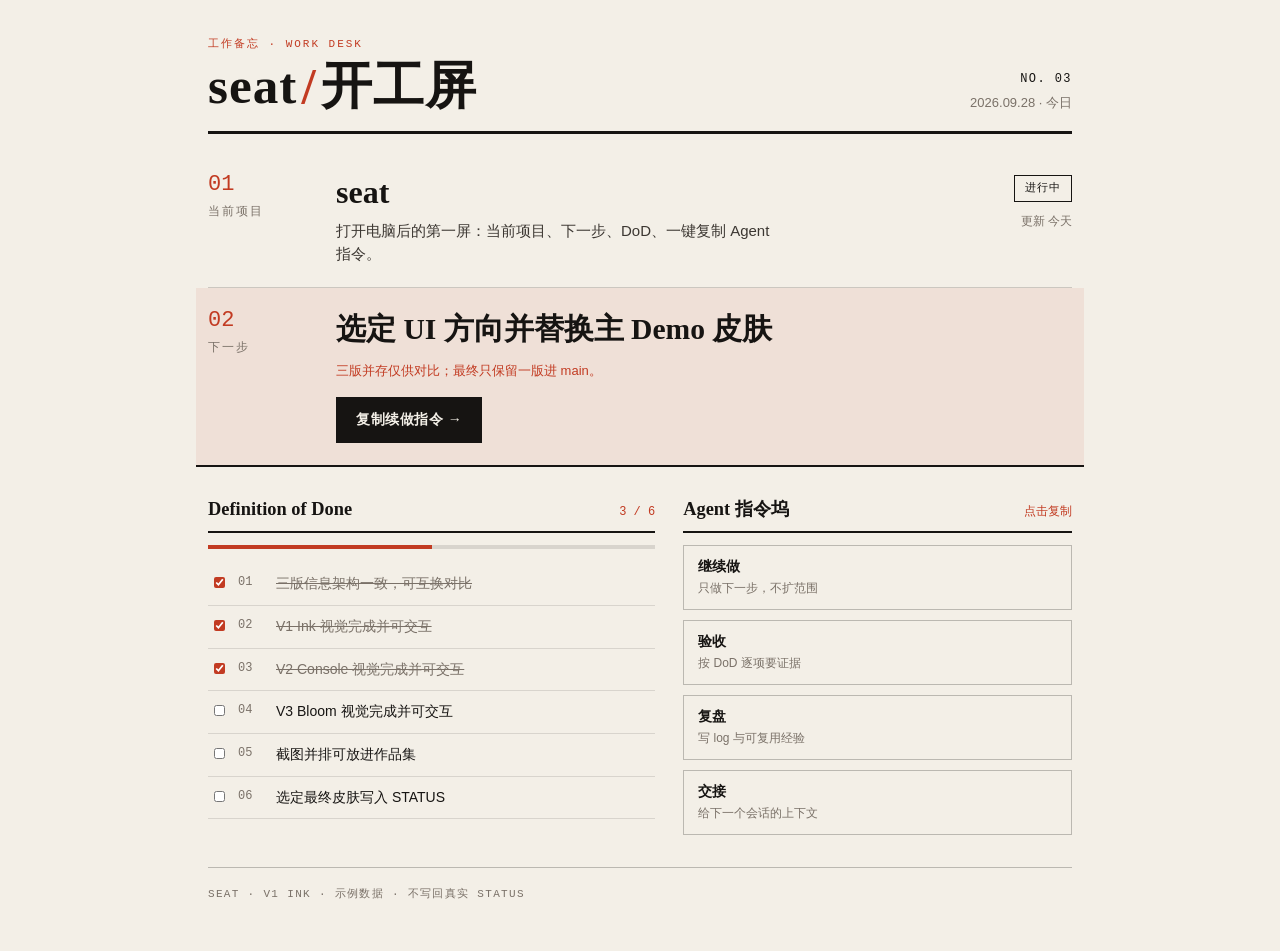
==== index.html @ 56f353de "feat: adopt V1 Ink skin as primary seat demo UI" ====
<!doctype html>
<html lang="zh-CN">
<head>
  <meta charset="UTF-8" />
  <meta name="viewport" content="width=device-width, initial-scale=1" />
  <title>seat · 开工屏</title>
  <link rel="stylesheet" href="./style.css" />
</head>
<body>
  <div class="page">
    <header class="masthead">
      <div class="mast-left">
        <p class="kicker">工作备忘 · Work Desk</p>
        <h1>seat<span class="slash">/</span>开工屏</h1>
      </div>
      <div class="mast-right">
        <p class="issue">NO. 03</p>
        <p class="date">2026.09.28 · 今日</p>
      </div>
    </header>
    <div class="rule heavy"></div>

    <section class="project-band">
      <div class="band-label">
        <span class="num">01</span>
        <span class="lab">当前项目</span>
      </div>
      <div class="band-body">
        <h2 id="slot-name">seat</h2>
        <p class="goal" id="slot-goal"></p>
      </div>
      <div class="band-side">
        <span class="stamp" id="slot-stage"></span>
        <p class="updated">更新 <span id="slot-updated"></span></p>
      </div>
    </section>

    <section class="next-band">
      <div class="band-label">
        <span class="num">02</span>
        <span class="lab">下一步</span>
      </div>
      <div class="band-body">
        <p class="next-text" id="slot-next"></p>
        <p class="risk" id="slot-risk" hidden></p>
        <button type="button" class="btn-ink" id="slot-copy-continue" data-copy="continue-main">复制续做指令 →</button>
      </div>
    </section>

    <div class="two-col">
      <section class="panel">
        <div class="panel-head">
          <h3>Definition of Done</h3>
          <p class="count" id="slot-count">0 / 0</p>
        </div>
        <div class="progress"><div class="bar" id="slot-fill"></div></div>
        <ul class="dod" id="slot-dod"></ul>
      </section>

      <section class="panel">
        <div class="panel-head">
          <h3>Agent 指令坞</h3>
          <p class="hint">点击复制</p>
        </div>
        <div class="prompts" id="slot-prompts"></div>
      </section>
    </div>

    <footer>
      <div class="rule"></div>
      <p>SEAT · V1 INK · 示例数据 · 不写回真实 STATUS</p>
    </footer>
  </div>
  <script src="./app.js"></script>
  <script>window.SEAT.init()</script>
</body>
</html>
---- style.css ----
/* V1 Ink — 编辑部 / 瑞士海报 */
:root {
  --paper: #f3efe7;
  --paper-2: #ebe5da;
  --ink: #161412;
  --ink-2: #3c3732;
  --muted: #7a7168;
  --line: #161412;
  --accent: #c23b22;
  --accent-soft: rgba(194, 59, 34, 0.08);
  --serif: "Songti SC", "Noto Serif SC", "Source Han Serif SC", "SimSun", Georgia, serif;
  --sans: "PingFang SC", "Microsoft YaHei", "Helvetica Neue", Arial, sans-serif;
  --mono: "Cascadia Code", "SF Mono", Consolas, monospace;
}

* { box-sizing: border-box; }
body {
  margin: 0;
  background: var(--paper);
  color: var(--ink);
  font-family: var(--sans);
  line-height: 1.55;
}
.page {
  max-width: 920px;
  margin: 0 auto;
  padding: 36px 28px 48px;
}
.masthead {
  display: flex;
  justify-content: space-between;
  align-items: flex-end;
  gap: 16px;
}
.kicker {
  margin: 0 0 6px;
  font-family: var(--mono);
  font-size: 11px;
  letter-spacing: 0.18em;
  text-transform: uppercase;
  color: var(--accent);
}
.masthead h1 {
  margin: 0;
  font-family: var(--serif);
  font-size: clamp(2.4rem, 5vw, 3.2rem);
  font-weight: 700;
  letter-spacing: 0.02em;
  line-height: 1.05;
}
.slash { color: var(--accent); padding: 0 4px; }
.mast-right { text-align: right; }
.issue {
  margin: 0;
  font-family: var(--mono);
  font-size: 12px;
  letter-spacing: 0.12em;
}
.date {
  margin: 4px 0 0;
  font-size: 13px;
  color: var(--muted);
}
.rule {
  height: 1px;
  background: var(--line);
  opacity: 0.25;
  margin: 18px 0;
}
.rule.heavy {
  height: 3px;
  opacity: 1;
  background: var(--ink);
  margin: 18px 0 22px;
}

.project-band,
.next-band {
  display: grid;
  grid-template-columns: 110px 1fr auto;
  gap: 18px;
  padding: 18px 0 22px;
  border-bottom: 1px solid rgba(22, 20, 18, 0.18);
}
.next-band {
  background: var(--accent-soft);
  margin: 0 -12px;
  padding: 22px 12px;
  border-bottom: 2px solid var(--ink);
}
.band-label { display: flex; flex-direction: column; gap: 6px; }
.num {
  font-family: var(--mono);
  font-size: 22px;
  color: var(--accent);
  line-height: 1;
}
.lab {
  font-size: 12px;
  letter-spacing: 0.16em;
  color: var(--muted);
}
.band-body h2 {
  margin: 0;
  font-family: var(--serif);
  font-size: 2rem;
  line-height: 1.15;
}
.goal {
  margin: 8px 0 0;
  color: var(--ink-2);
  font-size: 15px;
  max-width: 52ch;
}
.band-side { text-align: right; min-width: 100px; }
.stamp {
  display: inline-block;
  padding: 4px 10px;
  border: 1.5px solid var(--ink);
  font-family: var(--mono);
  font-size: 11px;
  letter-spacing: 0.08em;
}
.updated {
  margin: 10px 0 0;
  font-size: 12px;
  color: var(--muted);
}
.next-text {
  margin: 0;
  font-family: var(--serif);
  font-size: clamp(1.45rem, 3vw, 1.85rem);
  font-weight: 700;
  line-height: 1.3;
}
.risk {
  margin: 12px 0 0;
  font-size: 13px;
  color: var(--accent);
}
.btn-ink {
  margin-top: 16px;
  appearance: none;
  border: 2px solid var(--ink);
  background: var(--ink);
  color: var(--paper);
  padding: 12px 18px;
  font-family: var(--sans);
  font-size: 14px;
  font-weight: 600;
  letter-spacing: 0.04em;
  cursor: pointer;
}
.btn-ink:hover { background: var(--accent); border-color: var(--accent); }
.btn-ink.is-ok { background: #2f6b45; border-color: #2f6b45; }
.btn-ink.is-fail { background: var(--accent); border-color: var(--accent); }

.two-col {
  display: grid;
  grid-template-columns: 1.15fr 1fr;
  gap: 28px;
  margin-top: 28px;
}
.panel-head {
  display: flex;
  justify-content: space-between;
  align-items: baseline;
  border-bottom: 2px solid var(--ink);
  padding-bottom: 8px;
  margin-bottom: 12px;
}
.panel-head h3 {
  margin: 0;
  font-family: var(--serif);
  font-size: 1.15rem;
}
.count, .hint {
  margin: 0;
  font-family: var(--mono);
  font-size: 12px;
  color: var(--accent);
}
.progress {
  height: 4px;
  background: rgba(22, 20, 18, 0.12);
  margin-bottom: 14px;
}
.bar {
  height: 100%;
  width: 0;
  background: var(--accent);
  transition: width 0.25s ease;
}
.dod {
  list-style: none;
  margin: 0;
  padding: 0;
}
.dod-item {
  border-bottom: 1px solid rgba(22, 20, 18, 0.12);
}
.dod-item label {
  display: grid;
  grid-template-columns: 18px 28px 1fr;
  gap: 10px;
  align-items: start;
  padding: 10px 2px;
  cursor: pointer;
}
.dod-item input {
  margin-top: 3px;
  accent-color: var(--accent);
}
.dod-index {
  font-family: var(--mono);
  font-size: 12px;
  color: var(--muted);
}
.dod-label { font-size: 14px; }
.dod-item.is-done .dod-label {
  text-decoration: line-through;
  color: var(--muted);
}
.prompts {
  display: grid;
  gap: 10px;
}
.prompt-btn {
  display: grid;
  gap: 4px;
  text-align: left;
  padding: 12px 14px;
  border: 1px solid rgba(22, 20, 18, 0.25);
  background: transparent;
  cursor: pointer;
  font-family: var(--sans);
  color: var(--ink);
}
.prompt-btn:hover {
  border-color: var(--ink);
  background: var(--paper-2);
}
.prompt-btn strong { font-size: 14px; }
.prompt-btn span {
  font-size: 12px;
  color: var(--muted);
}
.prompt-btn.is-ok {
  border-color: #2f6b45;
  background: rgba(47, 107, 69, 0.08);
}
.prompt-btn.is-fail { border-color: var(--accent); }

footer {
  margin-top: 32px;
}
footer p {
  margin: 0;
  font-family: var(--mono);
  font-size: 11px;
  letter-spacing: 0.12em;
  color: var(--muted);
}

@media (max-width: 780px) {
  .project-band,
  .next-band {
    grid-template-columns: 1fr;
  }
  .band-side { text-align: left; }
  .two-col { grid-template-columns: 1fr; }
}
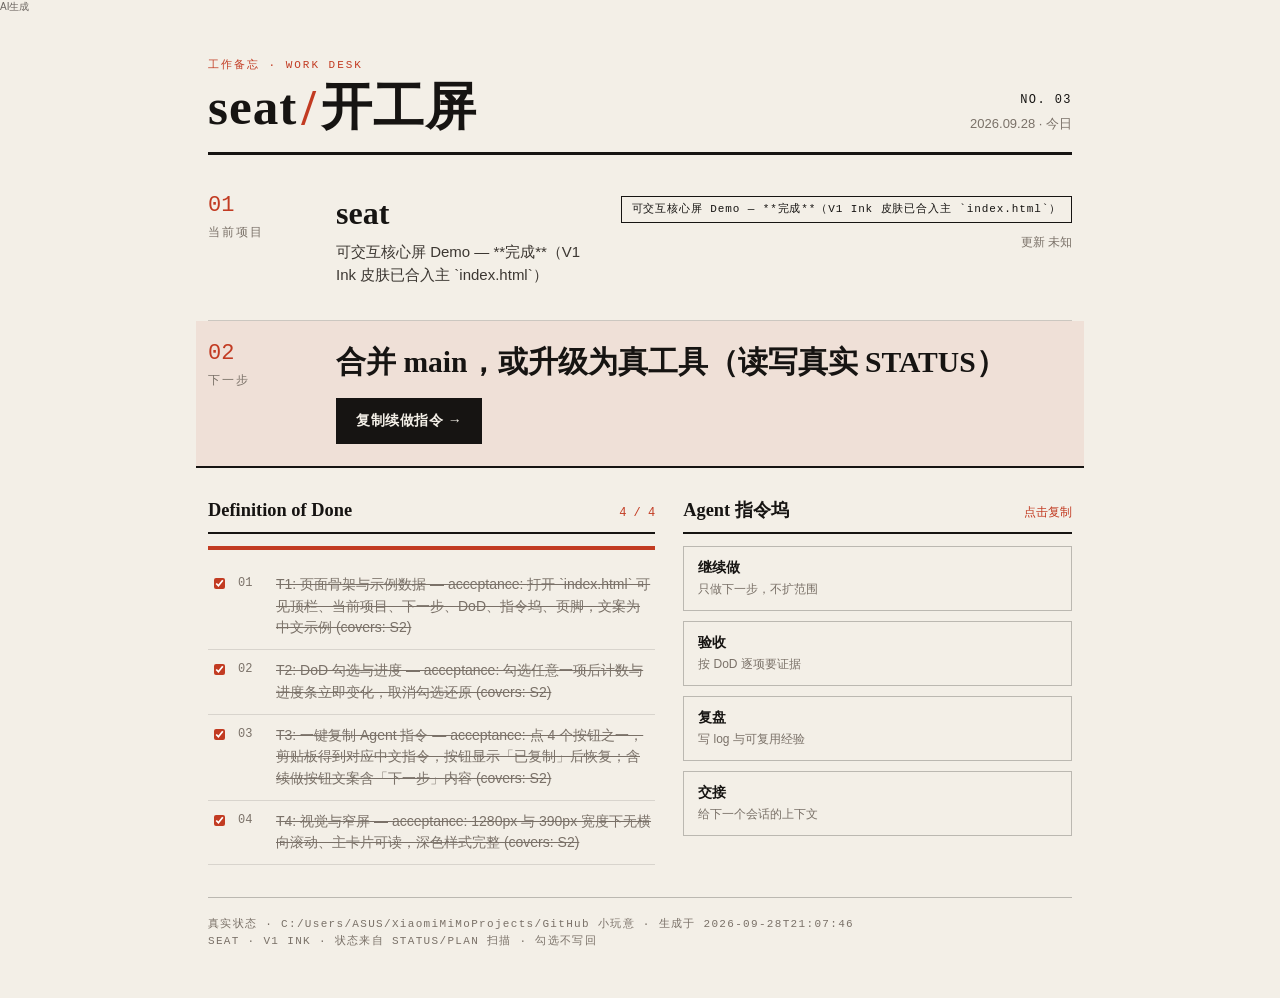
==== commit f2a0d847: "feat: load real workspace STATUS/PLAN into seat (P0)" ====
--- a/index.html
+++ b/index.html
@@ -1,3 +1,4 @@
+<!-- AI生成 -->
 <!doctype html>
 <html lang="zh-CN">
 <head>
@@ -7,6 +8,8 @@
   <link rel="stylesheet" href="./style.css" />
 </head>
 <body>
+<p data-aigc-mark="1" style="margin:0 0 8px;font-size:10px;line-height:1.3;color:#6b6560;font-weight:400;">AI生成</p>
+
   <div class="page">
     <header class="masthead">
       <div class="mast-left">
@@ -28,6 +31,7 @@
       <div class="band-body">
         <h2 id="slot-name">seat</h2>
         <p class="goal" id="slot-goal"></p>
+        <div class="proj-switch" id="slot-projects" hidden></div>
       </div>
       <div class="band-side">
         <span class="stamp" id="slot-stage"></span>
@@ -68,10 +72,12 @@
 
     <footer>
       <div class="rule"></div>
-      <p>SEAT · V1 INK · 示例数据 · 不写回真实 STATUS</p>
+      <p id="slot-source" hidden></p>
+      <p>SEAT · V1 INK · 状态来自 STATUS/PLAN 扫描 · 勾选不写回</p>
     </footer>
   </div>
+  <script src="./data/workspace.js"></script>
   <script src="./app.js"></script>
-  <script>window.SEAT.init()</script>
+  <script>window.SEAT.boot()</script>
 </body>
 </html>
--- a/style.css
+++ b/style.css
@@ -112,6 +112,27 @@
   font-size: 15px;
   max-width: 52ch;
 }
+.proj-switch {
+  display: flex;
+  flex-wrap: wrap;
+  gap: 8px;
+  margin-top: 12px;
+}
+.proj-chip {
+  appearance: none;
+  border: 1px solid rgba(22, 20, 18, 0.3);
+  background: transparent;
+  color: var(--ink-2);
+  padding: 6px 12px;
+  font-family: var(--mono);
+  font-size: 12px;
+  cursor: pointer;
+}
+.proj-chip.is-active {
+  background: var(--ink);
+  color: var(--paper);
+  border-color: var(--ink);
+}
 .band-side { text-align: right; min-width: 100px; }
 .stamp {
   display: inline-block;
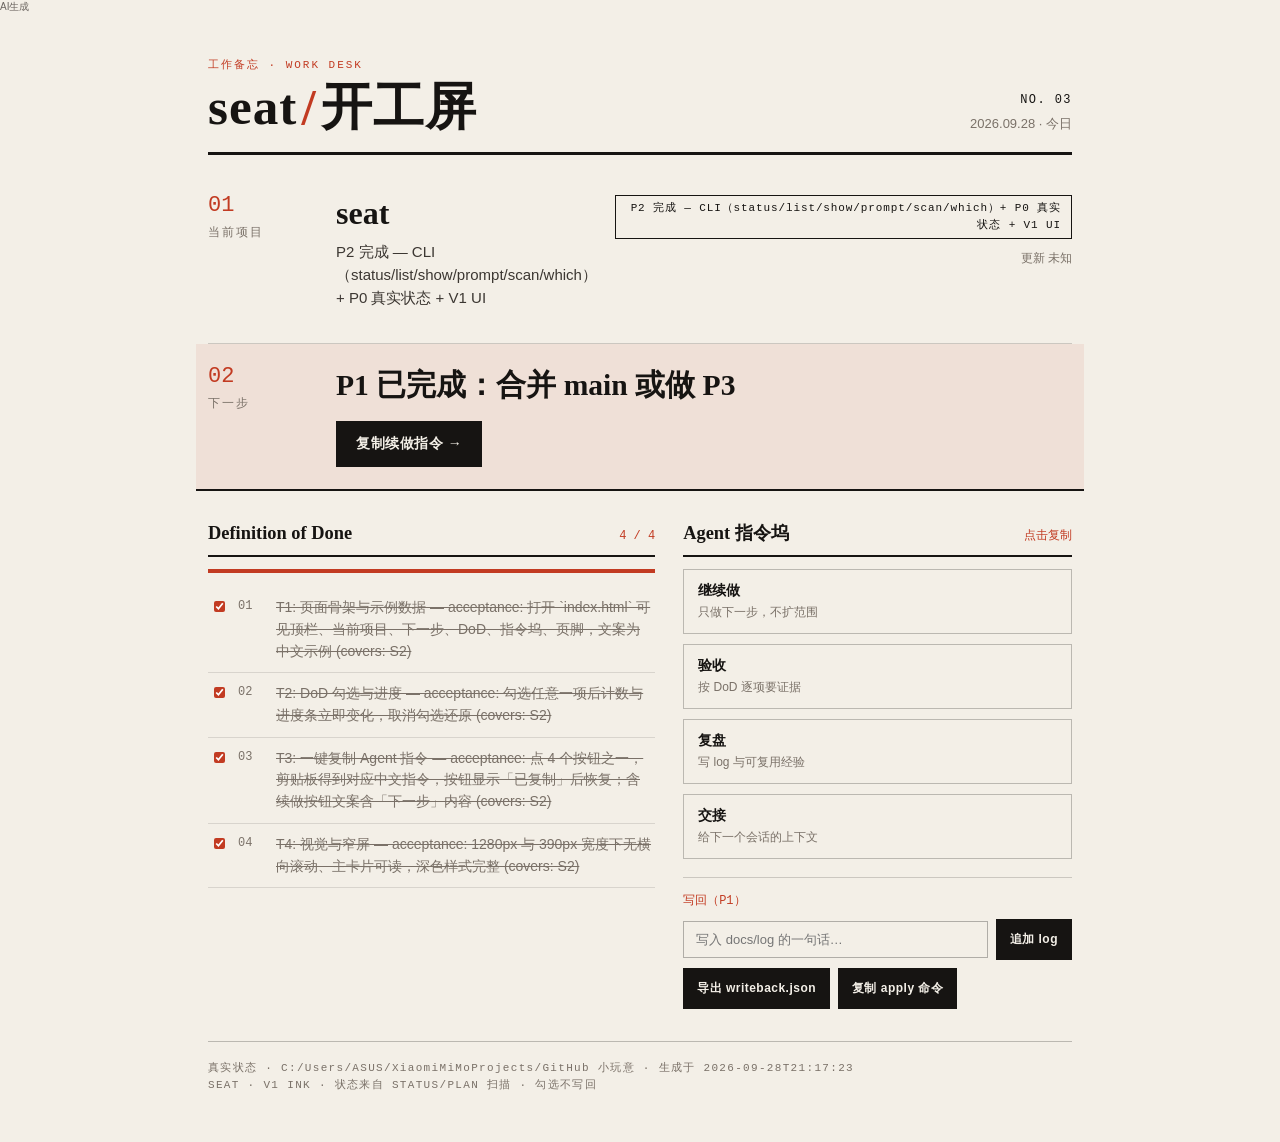
==== commit 79d12de8: "feat: P1 writeback to STATUS and docs/log (CLI + UI export)" ====
--- a/index.html
+++ b/index.html
@@ -67,6 +67,18 @@
           <p class="hint">点击复制</p>
         </div>
         <div class="prompts" id="slot-prompts"></div>
+        <div class="writeback">
+          <p class="hint">写回（P1）</p>
+          <div class="wb-row">
+            <input id="slot-wb-log" type="text" placeholder="写入 docs/log 的一句话…" />
+            <button type="button" class="btn-ink wb-btn" id="slot-wb-log-btn">追加 log</button>
+          </div>
+          <div class="wb-row">
+            <button type="button" class="btn-ink wb-btn" id="slot-wb-export">导出 writeback.json</button>
+            <button type="button" class="btn-ink wb-btn" id="slot-wb-copy">复制 apply 命令</button>
+          </div>
+          <p class="hint" id="slot-wb-msg" hidden></p>
+        </div>
       </section>
     </div>
 
--- a/style.css
+++ b/style.css
@@ -272,6 +272,38 @@
 }
 .prompt-btn.is-fail { border-color: var(--accent); }
 
+.writeback {
+  margin-top: 18px;
+  border-top: 1px solid rgba(22, 20, 18, 0.18);
+  padding-top: 14px;
+}
+.wb-row {
+  display: flex;
+  flex-wrap: wrap;
+  gap: 8px;
+  margin-top: 8px;
+  align-items: center;
+}
+.wb-row input {
+  flex: 1;
+  min-width: 180px;
+  border: 1px solid rgba(22, 20, 18, 0.3);
+  background: transparent;
+  color: var(--ink);
+  padding: 10px 12px;
+  font-family: var(--sans);
+  font-size: 13px;
+}
+.wb-btn {
+  margin-top: 0 !important;
+  padding: 10px 12px;
+  font-size: 12px;
+}
+#slot-wb-msg {
+  margin: 10px 0 0;
+  color: var(--accent);
+}
+
 footer {
   margin-top: 32px;
 }
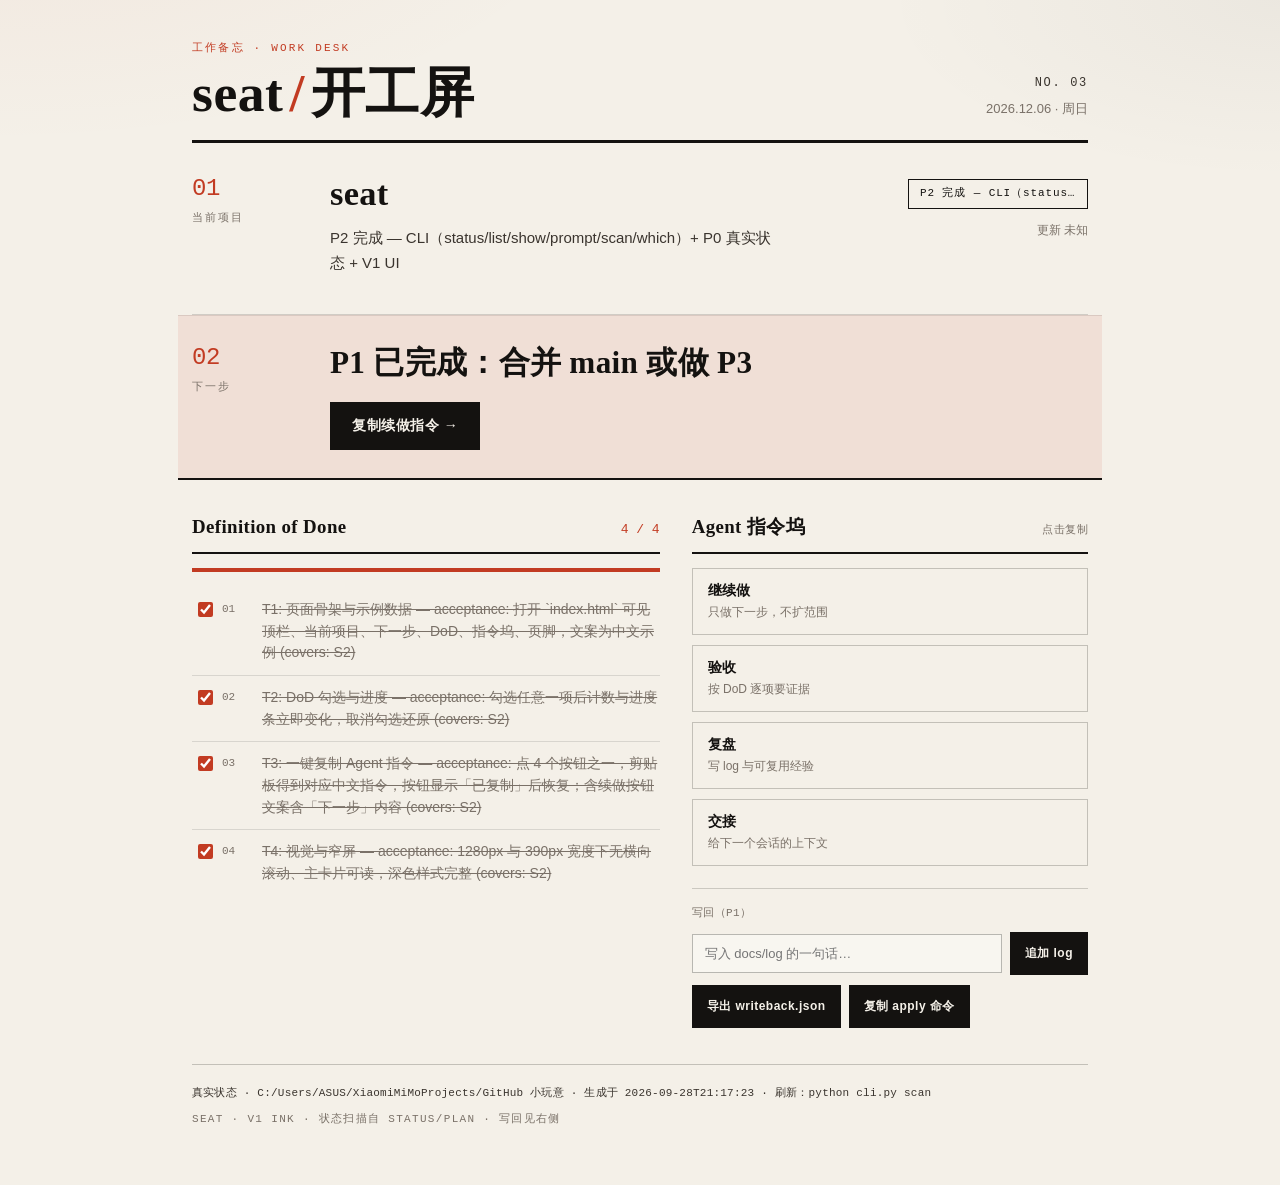
==== commit 823db034: "polish: V1 typography, empty states, 390px stamp overflow (P3)" ====
--- a/index.html
+++ b/index.html
@@ -1,4 +1,3 @@
-<!-- AI生成 -->
 <!doctype html>
 <html lang="zh-CN">
 <head>
@@ -8,8 +7,6 @@
   <link rel="stylesheet" href="./style.css" />
 </head>
 <body>
-<p data-aigc-mark="1" style="margin:0 0 8px;font-size:10px;line-height:1.3;color:#6b6560;font-weight:400;">AI生成</p>
-
   <div class="page">
     <header class="masthead">
       <div class="mast-left">
@@ -18,7 +15,7 @@
       </div>
       <div class="mast-right">
         <p class="issue">NO. 03</p>
-        <p class="date">2026.09.28 · 今日</p>
+        <p class="date" id="slot-date">—</p>
       </div>
     </header>
     <div class="rule heavy"></div>
@@ -84,8 +81,8 @@
 
     <footer>
       <div class="rule"></div>
-      <p id="slot-source" hidden></p>
-      <p>SEAT · V1 INK · 状态来自 STATUS/PLAN 扫描 · 勾选不写回</p>
+      <p id="slot-source" class="source-line" hidden></p>
+      <p>SEAT · V1 INK · 状态扫描自 STATUS/PLAN · 写回见右侧</p>
     </footer>
   </div>
   <script src="./data/workspace.js"></script>
--- a/style.css
+++ b/style.css
@@ -1,126 +1,241 @@
-/* V1 Ink — 编辑部 / 瑞士海报 */
+/* V1 Ink — 编辑部 / 瑞士海报 · P3 polish */
 :root {
-  --paper: #f3efe7;
-  --paper-2: #ebe5da;
-  --ink: #161412;
-  --ink-2: #3c3732;
+  --paper: #f4f0e8;
+  --paper-2: #eae4d8;
+  --paper-3: #e2dacc;
+  --ink: #141210;
+  --ink-2: #3a342e;
   --muted: #7a7168;
-  --line: #161412;
+  --line: #141210;
   --accent: #c23b22;
-  --accent-soft: rgba(194, 59, 34, 0.08);
-  --serif: "Songti SC", "Noto Serif SC", "Source Han Serif SC", "SimSun", Georgia, serif;
-  --sans: "PingFang SC", "Microsoft YaHei", "Helvetica Neue", Arial, sans-serif;
-  --mono: "Cascadia Code", "SF Mono", Consolas, monospace;
+  --accent-ink: #a32f1a;
+  --accent-soft: rgba(194, 59, 34, 0.09);
+  --good: #2f6b45;
+  --serif: "Source Han Serif SC", "Noto Serif SC", "Songti SC", "STSong", "SimSun", Georgia, serif;
+  --sans: "PingFang SC", "Microsoft YaHei", "Segoe UI", "Helvetica Neue", Arial, sans-serif;
+  --mono: "Cascadia Code", "SF Mono", "Consolas", "Roboto Mono", monospace;
 }
 
 * { box-sizing: border-box; }
+
+html { -webkit-text-size-adjust: 100%; }
+
 body {
   margin: 0;
-  background: var(--paper);
+  background:
+    radial-gradient(1100px 480px at 0% -10%, rgba(194, 59, 34, 0.05), transparent 55%),
+    radial-gradient(800px 360px at 100% 0%, rgba(22, 20, 18, 0.04), transparent 50%),
+    var(--paper);
   color: var(--ink);
   font-family: var(--sans);
-  line-height: 1.55;
-}
+  line-height: 1.6;
+  font-size: 15px;
+}
+
+::selection {
+  background: rgba(194, 59, 34, 0.18);
+}
+
 .page {
-  max-width: 920px;
+  max-width: 960px;
   margin: 0 auto;
-  padding: 36px 28px 48px;
-}
+  padding: 40px 32px 56px;
+}
+
+/* masthead */
 .masthead {
   display: flex;
   justify-content: space-between;
   align-items: flex-end;
-  gap: 16px;
+  gap: 20px;
 }
 .kicker {
-  margin: 0 0 6px;
-  font-family: var(--mono);
-  font-size: 11px;
-  letter-spacing: 0.18em;
+  margin: 0 0 8px;
+  font-family: var(--mono);
+  font-size: 11px;
+  letter-spacing: 0.2em;
   text-transform: uppercase;
   color: var(--accent);
 }
 .masthead h1 {
   margin: 0;
   font-family: var(--serif);
-  font-size: clamp(2.4rem, 5vw, 3.2rem);
+  font-size: clamp(2.55rem, 5.2vw, 3.35rem);
   font-weight: 700;
-  letter-spacing: 0.02em;
-  line-height: 1.05;
-}
-.slash { color: var(--accent); padding: 0 4px; }
+  letter-spacing: 0.01em;
+  line-height: 1.02;
+  font-feature-settings: "kern" 1;
+}
+.slash {
+  color: var(--accent);
+  padding: 0 6px;
+  font-weight: 600;
+}
 .mast-right { text-align: right; }
 .issue {
   margin: 0;
   font-family: var(--mono);
   font-size: 12px;
-  letter-spacing: 0.12em;
+  letter-spacing: 0.14em;
+  color: var(--ink-2);
 }
 .date {
-  margin: 4px 0 0;
+  margin: 6px 0 0;
   font-size: 13px;
   color: var(--muted);
+  font-variant-numeric: tabular-nums;
 }
 .rule {
   height: 1px;
   background: var(--line);
-  opacity: 0.25;
-  margin: 18px 0;
+  opacity: 0.22;
+  margin: 20px 0;
 }
 .rule.heavy {
   height: 3px;
   opacity: 1;
   background: var(--ink);
-  margin: 18px 0 22px;
-}
-
+  margin: 20px 0 8px;
+}
+
+/* bands */
 .project-band,
 .next-band {
   display: grid;
-  grid-template-columns: 110px 1fr auto;
-  gap: 18px;
-  padding: 18px 0 22px;
-  border-bottom: 1px solid rgba(22, 20, 18, 0.18);
+  grid-template-columns: 118px minmax(0, 1fr) auto;
+  gap: 20px;
+  padding: 22px 0 24px;
+  border-bottom: 1px solid rgba(20, 18, 16, 0.16);
 }
 .next-band {
   background: var(--accent-soft);
-  margin: 0 -12px;
-  padding: 22px 12px;
+  margin: 0 -14px;
+  padding: 26px 14px 28px;
   border-bottom: 2px solid var(--ink);
-}
-.band-label { display: flex; flex-direction: column; gap: 6px; }
+  border-top: 1px solid rgba(20, 18, 16, 0.1);
+}
+.band-label {
+  display: flex;
+  flex-direction: column;
+  gap: 8px;
+  padding-top: 4px;
+}
 .num {
   font-family: var(--mono);
-  font-size: 22px;
+  font-size: 24px;
   color: var(--accent);
   line-height: 1;
+  letter-spacing: -0.02em;
 }
 .lab {
-  font-size: 12px;
-  letter-spacing: 0.16em;
-  color: var(--muted);
-}
+  font-size: 11px;
+  letter-spacing: 0.18em;
+  color: var(--muted);
+}
+.band-body { min-width: 0; }
 .band-body h2 {
   margin: 0;
   font-family: var(--serif);
-  font-size: 2rem;
-  line-height: 1.15;
+  font-size: clamp(1.75rem, 3vw, 2.15rem);
+  line-height: 1.2;
+  letter-spacing: 0.01em;
 }
 .goal {
-  margin: 8px 0 0;
+  margin: 10px 0 0;
   color: var(--ink-2);
   font-size: 15px;
-  max-width: 52ch;
-}
+  max-width: 54ch;
+  line-height: 1.7;
+}
+.band-side {
+  text-align: right;
+  min-width: 112px;
+  padding-top: 6px;
+}
+.stamp {
+  display: inline-block;
+  padding: 5px 11px;
+  border: 1.5px solid var(--ink);
+  font-family: var(--mono);
+  font-size: 11px;
+  letter-spacing: 0.08em;
+  background: var(--paper);
+  max-width: 180px;
+  white-space: nowrap;
+  overflow: hidden;
+  text-overflow: ellipsis;
+  vertical-align: top;
+}
+.updated {
+  margin: 12px 0 0;
+  font-size: 12px;
+  color: var(--muted);
+}
+.next-text {
+  margin: 0;
+  font-family: var(--serif);
+  font-size: clamp(1.55rem, 3.1vw, 1.95rem);
+  font-weight: 700;
+  line-height: 1.35;
+  letter-spacing: 0.01em;
+  max-width: 28ch;
+}
+.next-text.is-empty {
+  color: var(--muted);
+  font-weight: 600;
+  font-size: 1.25rem;
+  max-width: 36ch;
+}
+.risk {
+  margin: 14px 0 0;
+  font-size: 13px;
+  color: var(--accent-ink);
+  line-height: 1.55;
+}
+
+/* buttons */
+.btn-ink {
+  margin-top: 18px;
+  appearance: none;
+  border: 2px solid var(--ink);
+  background: var(--ink);
+  color: var(--paper);
+  padding: 13px 20px;
+  font-family: var(--sans);
+  font-size: 14px;
+  font-weight: 650;
+  letter-spacing: 0.04em;
+  cursor: pointer;
+  transition: background 0.15s ease, border-color 0.15s ease, transform 0.12s ease;
+}
+.btn-ink:hover {
+  background: var(--accent);
+  border-color: var(--accent);
+  transform: translateY(-1px);
+}
+.btn-ink:focus-visible {
+  outline: 2px solid var(--accent);
+  outline-offset: 3px;
+}
+.btn-ink.is-ok {
+  background: var(--good);
+  border-color: var(--good);
+}
+.btn-ink.is-fail {
+  background: var(--accent);
+  border-color: var(--accent);
+}
+
+/* project switcher */
 .proj-switch {
   display: flex;
   flex-wrap: wrap;
   gap: 8px;
-  margin-top: 12px;
+  margin-top: 14px;
 }
 .proj-chip {
   appearance: none;
-  border: 1px solid rgba(22, 20, 18, 0.3);
+  border: 1px solid rgba(20, 18, 16, 0.28);
   background: transparent;
   color: var(--ink-2);
   padding: 6px 12px;
@@ -128,120 +243,115 @@
   font-size: 12px;
   cursor: pointer;
 }
+.proj-chip:hover { border-color: var(--ink); }
 .proj-chip.is-active {
   background: var(--ink);
   color: var(--paper);
   border-color: var(--ink);
 }
-.band-side { text-align: right; min-width: 100px; }
-.stamp {
-  display: inline-block;
-  padding: 4px 10px;
-  border: 1.5px solid var(--ink);
-  font-family: var(--mono);
-  font-size: 11px;
-  letter-spacing: 0.08em;
-}
-.updated {
-  margin: 10px 0 0;
-  font-size: 12px;
-  color: var(--muted);
-}
-.next-text {
-  margin: 0;
-  font-family: var(--serif);
-  font-size: clamp(1.45rem, 3vw, 1.85rem);
-  font-weight: 700;
-  line-height: 1.3;
-}
-.risk {
-  margin: 12px 0 0;
-  font-size: 13px;
-  color: var(--accent);
-}
-.btn-ink {
-  margin-top: 16px;
-  appearance: none;
-  border: 2px solid var(--ink);
-  background: var(--ink);
-  color: var(--paper);
-  padding: 12px 18px;
-  font-family: var(--sans);
-  font-size: 14px;
-  font-weight: 600;
-  letter-spacing: 0.04em;
-  cursor: pointer;
-}
-.btn-ink:hover { background: var(--accent); border-color: var(--accent); }
-.btn-ink.is-ok { background: #2f6b45; border-color: #2f6b45; }
-.btn-ink.is-fail { background: var(--accent); border-color: var(--accent); }
-
+
+/* two columns */
 .two-col {
   display: grid;
-  grid-template-columns: 1.15fr 1fr;
-  gap: 28px;
-  margin-top: 28px;
+  grid-template-columns: 1.18fr 1fr;
+  gap: 32px;
+  margin-top: 32px;
+  align-items: start;
+}
+.panel {
+  min-width: 0;
 }
 .panel-head {
   display: flex;
   justify-content: space-between;
   align-items: baseline;
   border-bottom: 2px solid var(--ink);
-  padding-bottom: 8px;
-  margin-bottom: 12px;
+  padding-bottom: 10px;
+  margin-bottom: 14px;
+  gap: 12px;
 }
 .panel-head h3 {
   margin: 0;
   font-family: var(--serif);
-  font-size: 1.15rem;
-}
-.count, .hint {
-  margin: 0;
-  font-family: var(--mono);
-  font-size: 12px;
+  font-size: 1.18rem;
+  letter-spacing: 0.02em;
+}
+.count {
+  margin: 0;
+  font-family: var(--mono);
+  font-size: 13px;
   color: var(--accent);
+  font-variant-numeric: tabular-nums;
+}
+.hint {
+  margin: 0;
+  font-family: var(--mono);
+  font-size: 11px;
+  color: var(--muted);
+  letter-spacing: 0.04em;
 }
 .progress {
   height: 4px;
-  background: rgba(22, 20, 18, 0.12);
-  margin-bottom: 14px;
+  background: rgba(20, 18, 16, 0.12);
+  margin-bottom: 16px;
 }
 .bar {
   height: 100%;
   width: 0;
   background: var(--accent);
-  transition: width 0.25s ease;
-}
+  transition: width 0.28s ease;
+}
+
+/* DoD */
 .dod {
   list-style: none;
   margin: 0;
   padding: 0;
 }
 .dod-item {
-  border-bottom: 1px solid rgba(22, 20, 18, 0.12);
-}
+  border-bottom: 1px solid rgba(20, 18, 16, 0.12);
+}
+.dod-item:last-child { border-bottom: none; }
 .dod-item label {
   display: grid;
-  grid-template-columns: 18px 28px 1fr;
+  grid-template-columns: 18px 30px minmax(0, 1fr);
   gap: 10px;
   align-items: start;
-  padding: 10px 2px;
+  padding: 11px 2px;
   cursor: pointer;
-}
+  transition: background 0.12s ease;
+}
+.dod-item label:hover { background: rgba(20, 18, 16, 0.03); }
 .dod-item input {
   margin-top: 3px;
   accent-color: var(--accent);
+  width: 15px;
+  height: 15px;
 }
 .dod-index {
   font-family: var(--mono);
-  font-size: 12px;
-  color: var(--muted);
-}
-.dod-label { font-size: 14px; }
+  font-size: 11px;
+  color: var(--muted);
+  padding-top: 2px;
+}
+.dod-label {
+  font-size: 14px;
+  line-height: 1.55;
+}
 .dod-item.is-done .dod-label {
   text-decoration: line-through;
-  color: var(--muted);
-}
+  text-decoration-thickness: 1px;
+  color: var(--muted);
+}
+.dod-empty {
+  padding: 18px 4px;
+  color: var(--muted);
+  font-size: 13px;
+  border: 1px dashed rgba(20, 18, 16, 0.2);
+  text-align: center;
+}
+
+/* prompts */
 .prompts {
   display: grid;
   gap: 10px;
@@ -250,62 +360,99 @@
   display: grid;
   gap: 4px;
   text-align: left;
-  padding: 12px 14px;
-  border: 1px solid rgba(22, 20, 18, 0.25);
+  padding: 13px 15px;
+  border: 1px solid rgba(20, 18, 16, 0.22);
   background: transparent;
   cursor: pointer;
   font-family: var(--sans);
   color: var(--ink);
+  transition: border-color 0.12s ease, background 0.12s ease;
 }
 .prompt-btn:hover {
   border-color: var(--ink);
   background: var(--paper-2);
 }
-.prompt-btn strong { font-size: 14px; }
+.prompt-btn strong { font-size: 14px; font-weight: 650; }
 .prompt-btn span {
   font-size: 12px;
   color: var(--muted);
 }
 .prompt-btn.is-ok {
-  border-color: #2f6b45;
+  border-color: var(--good);
   background: rgba(47, 107, 69, 0.08);
 }
-.prompt-btn.is-fail { border-color: var(--accent); }
-
+.prompt-btn.is-fail {
+  border-color: var(--accent);
+  background: var(--accent-soft);
+}
+
+/* writeback */
 .writeback {
-  margin-top: 18px;
-  border-top: 1px solid rgba(22, 20, 18, 0.18);
-  padding-top: 14px;
+  margin-top: 22px;
+  border-top: 1px solid rgba(20, 18, 16, 0.18);
+  padding-top: 16px;
 }
 .wb-row {
   display: flex;
   flex-wrap: wrap;
   gap: 8px;
-  margin-top: 8px;
+  margin-top: 10px;
   align-items: center;
 }
 .wb-row input {
   flex: 1;
   min-width: 180px;
-  border: 1px solid rgba(22, 20, 18, 0.3);
-  background: transparent;
+  border: 1px solid rgba(20, 18, 16, 0.28);
+  background: rgba(255, 255, 255, 0.35);
   color: var(--ink);
-  padding: 10px 12px;
+  padding: 11px 12px;
   font-family: var(--sans);
   font-size: 13px;
 }
+.wb-row input:focus {
+  outline: 2px solid var(--accent);
+  outline-offset: 1px;
+}
 .wb-btn {
   margin-top: 0 !important;
-  padding: 10px 12px;
+  padding: 11px 13px;
   font-size: 12px;
+  font-weight: 600;
 }
 #slot-wb-msg {
+  margin: 12px 0 0;
+  color: var(--accent-ink);
+  font-family: var(--mono);
+  font-size: 11px;
+  line-height: 1.5;
+}
+
+/* empty / banner */
+.empty-title {
+  margin: 8px 0 0;
+  font-family: var(--serif);
+  font-size: 1.5rem;
+}
+.empty-body {
   margin: 10px 0 0;
-  color: var(--accent);
-}
-
+  color: var(--muted);
+  max-width: 40ch;
+  line-height: 1.7;
+}
+.source-line {
+  margin: 0 0 8px;
+  font-family: var(--mono);
+  font-size: 11px;
+  color: var(--ink-2);
+  letter-spacing: 0.02em;
+}
+.source-line.is-sample {
+  color: var(--accent-ink);
+}
+
+/* footer */
 footer {
-  margin-top: 32px;
+  margin-top: 36px;
 }
 footer p {
   margin: 0;
@@ -315,11 +462,30 @@
   color: var(--muted);
 }
 
-@media (max-width: 780px) {
+@media (max-width: 820px) {
+  .page { padding: 28px 18px 40px; }
   .project-band,
   .next-band {
     grid-template-columns: 1fr;
+    gap: 12px;
   }
   .band-side { text-align: left; }
-  .two-col { grid-template-columns: 1fr; }
-}
+  .two-col {
+    grid-template-columns: 1fr;
+    gap: 28px;
+    margin-top: 28px;
+  }
+  .next-text { max-width: none; }
+  .stamp {
+    max-width: min(100%, 240px);
+  }
+}
+
+@media (max-width: 420px) {
+  .masthead {
+    flex-direction: column;
+    align-items: flex-start;
+  }
+  .mast-right { text-align: left; }
+  .wb-row { flex-direction: column; align-items: stretch; }
+}
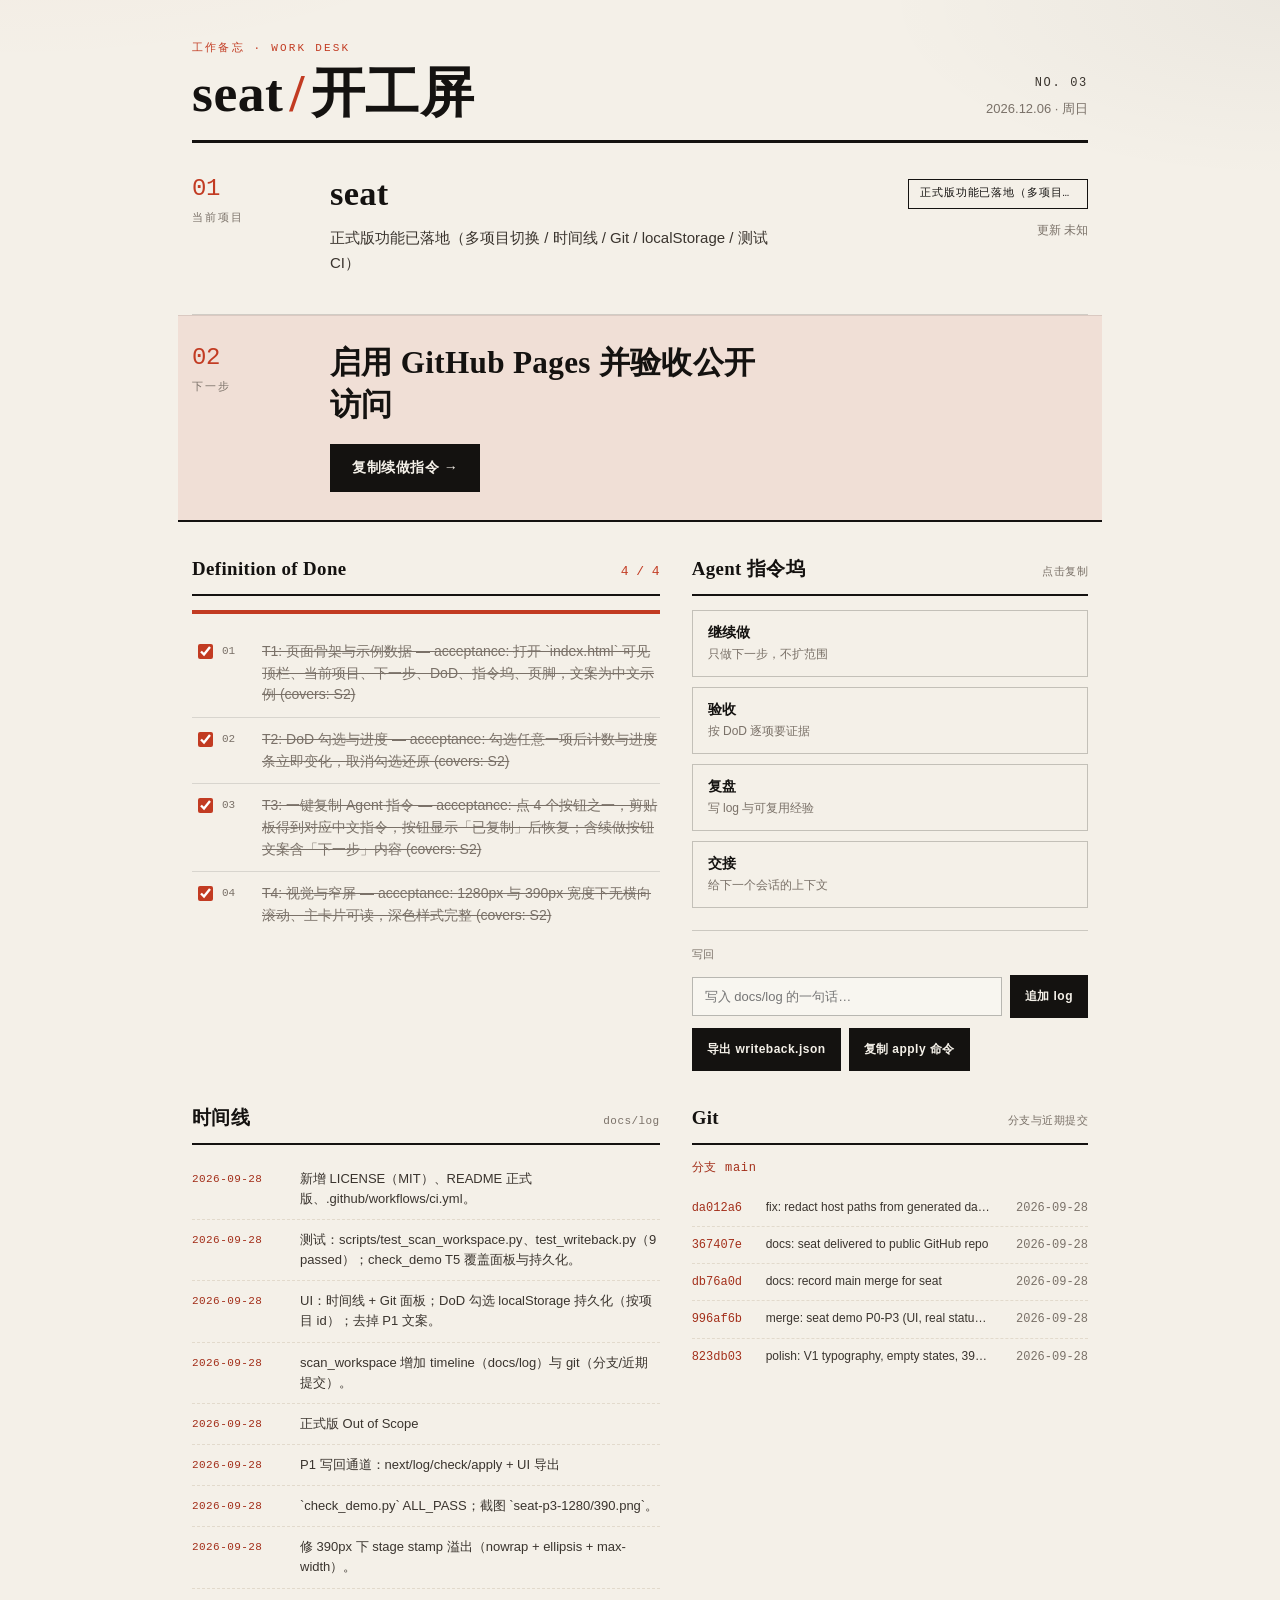
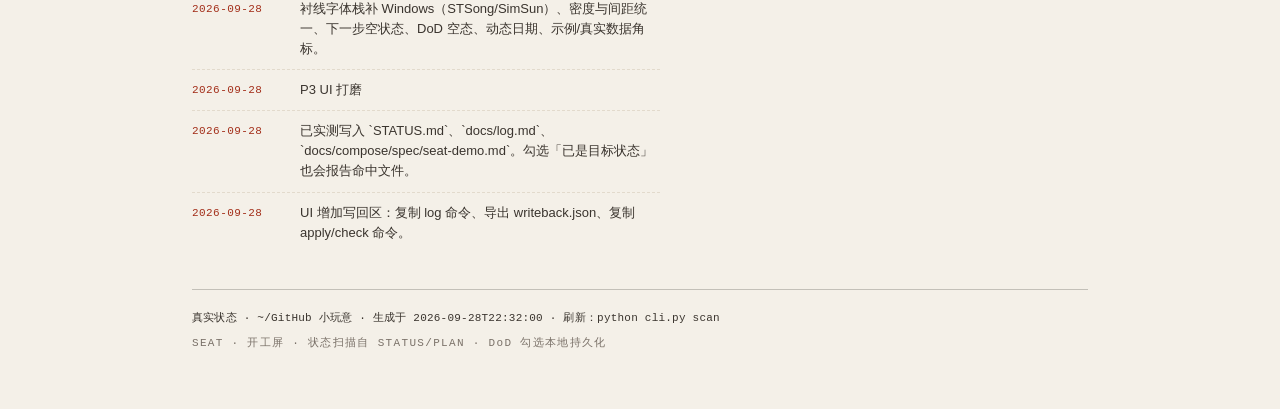
==== commit ed099084: "feat: formalize seat with timeline, git, localStorage, tests, docs" ====
--- a/index.html
+++ b/index.html
@@ -65,7 +65,7 @@
         </div>
         <div class="prompts" id="slot-prompts"></div>
         <div class="writeback">
-          <p class="hint">写回（P1）</p>
+          <p class="hint">写回</p>
           <div class="wb-row">
             <input id="slot-wb-log" type="text" placeholder="写入 docs/log 的一句话…" />
             <button type="button" class="btn-ink wb-btn" id="slot-wb-log-btn">追加 log</button>
@@ -79,10 +79,28 @@
       </section>
     </div>
 
+    <div class="two-col">
+      <section class="panel">
+        <div class="panel-head">
+          <h3>时间线</h3>
+          <p class="hint">docs/log</p>
+        </div>
+        <ul class="timeline" id="slot-timeline"></ul>
+      </section>
+
+      <section class="panel">
+        <div class="panel-head">
+          <h3>Git</h3>
+          <p class="hint">分支与近期提交</p>
+        </div>
+        <div class="git" id="slot-git"></div>
+      </section>
+    </div>
+
     <footer>
       <div class="rule"></div>
       <p id="slot-source" class="source-line" hidden></p>
-      <p>SEAT · V1 INK · 状态扫描自 STATUS/PLAN · 写回见右侧</p>
+      <p>SEAT · 开工屏 · 状态扫描自 STATUS/PLAN · DoD 勾选本地持久化</p>
     </footer>
   </div>
   <script src="./data/workspace.js"></script>
--- a/style.css
+++ b/style.css
@@ -448,6 +448,76 @@
 }
 .source-line.is-sample {
   color: var(--accent-ink);
+}
+
+/* timeline + git (formal) */
+.timeline {
+  list-style: none;
+  margin: 0;
+  padding: 0;
+}
+.tl-item {
+  display: grid;
+  grid-template-columns: 96px 1fr;
+  gap: 12px;
+  padding: 10px 0;
+  border-bottom: 1px dashed var(--paper-3);
+}
+.tl-item:last-child { border-bottom: 0; }
+.tl-date {
+  font-family: var(--mono);
+  font-size: 11px;
+  color: var(--accent-ink);
+  letter-spacing: 0.04em;
+  padding-top: 2px;
+}
+.tl-text {
+  font-size: 13px;
+  line-height: 1.55;
+  color: var(--ink-2);
+}
+.tl-empty,
+.git-empty {
+  margin: 0;
+  color: var(--muted);
+  font-size: 13px;
+}
+.git-branch {
+  margin: 0 0 12px;
+  font-family: var(--mono);
+  font-size: 12px;
+  letter-spacing: 0.06em;
+  color: var(--accent-ink);
+}
+.git-log {
+  list-style: none;
+  margin: 0;
+  padding: 0;
+}
+.git-log li {
+  display: grid;
+  grid-template-columns: 64px 1fr 88px;
+  gap: 10px;
+  align-items: baseline;
+  padding: 8px 0;
+  border-bottom: 1px dashed var(--paper-3);
+  font-size: 12px;
+}
+.git-log li:last-child { border-bottom: 0; }
+.git-sha {
+  font-family: var(--mono);
+  color: var(--accent-ink);
+}
+.git-subject {
+  color: var(--ink-2);
+  overflow: hidden;
+  text-overflow: ellipsis;
+  white-space: nowrap;
+}
+.git-date {
+  font-family: var(--mono);
+  color: var(--muted);
+  text-align: right;
 }
 
 /* footer */
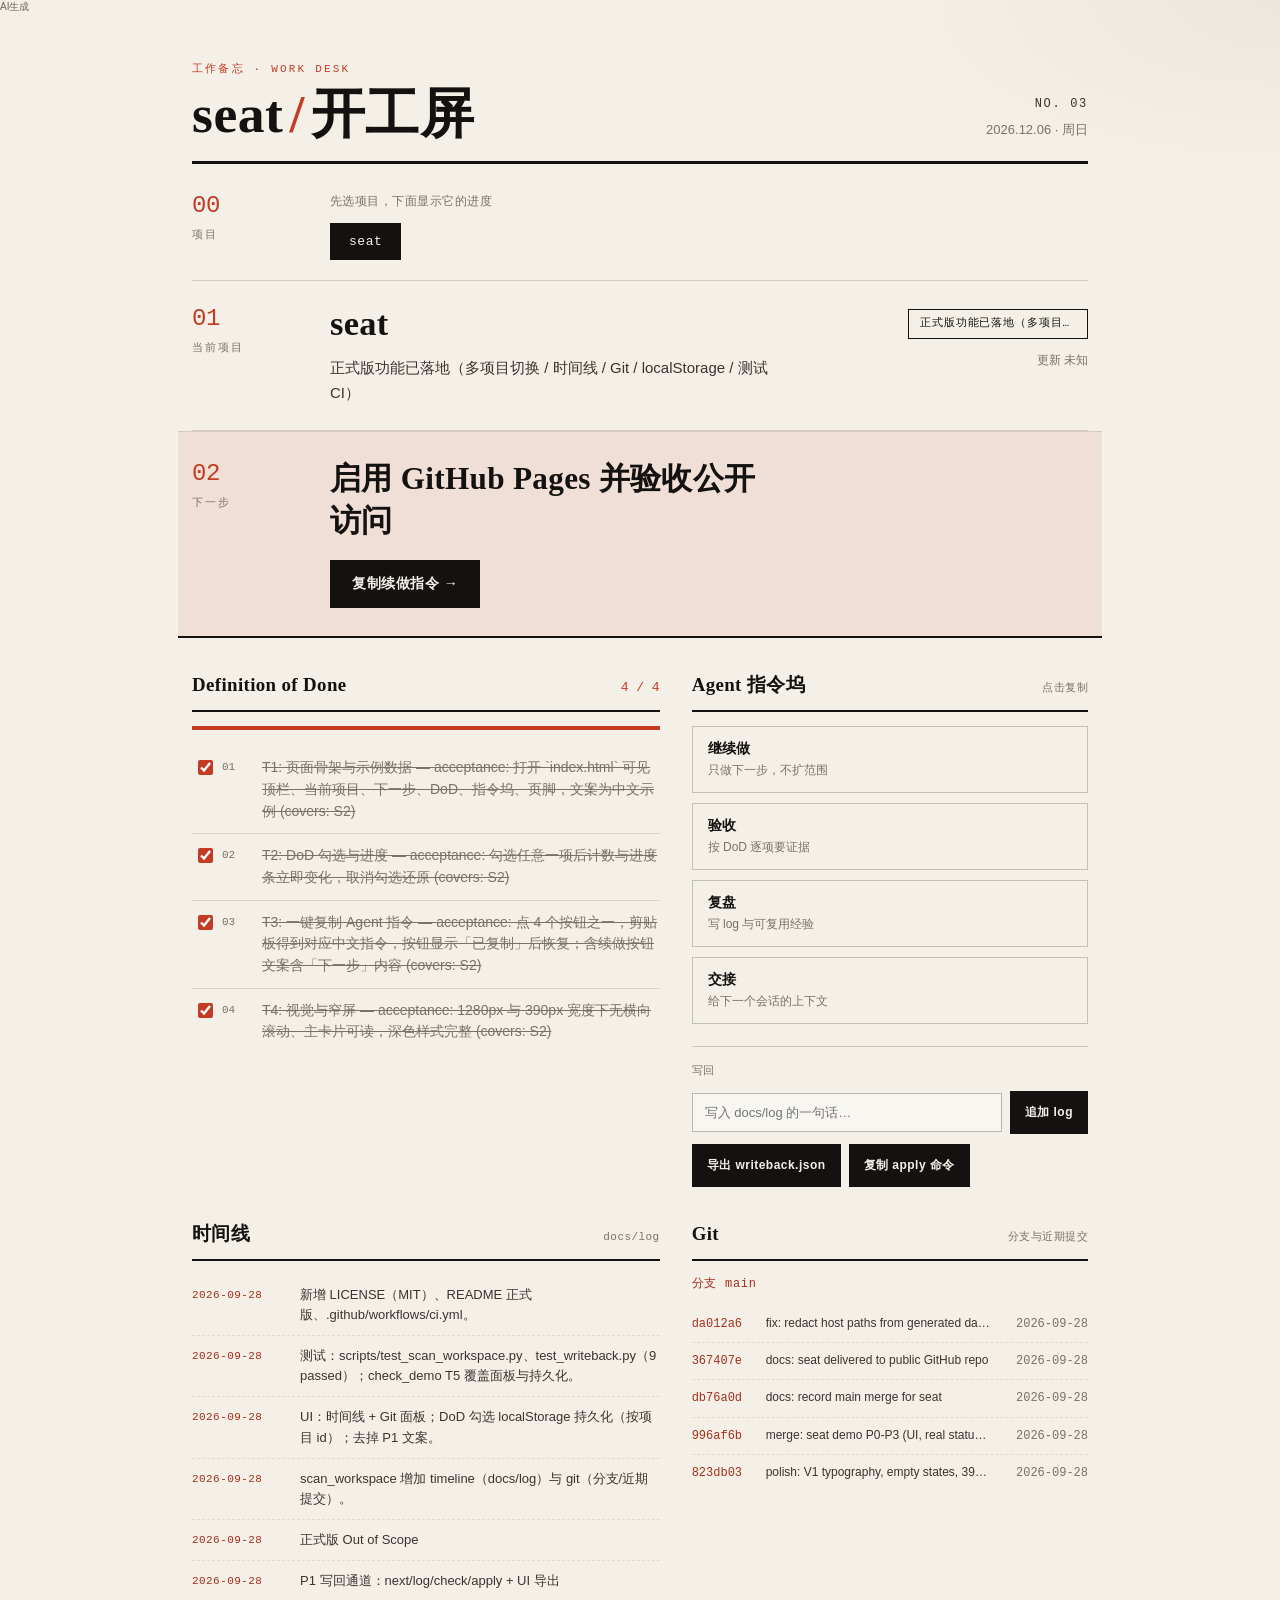
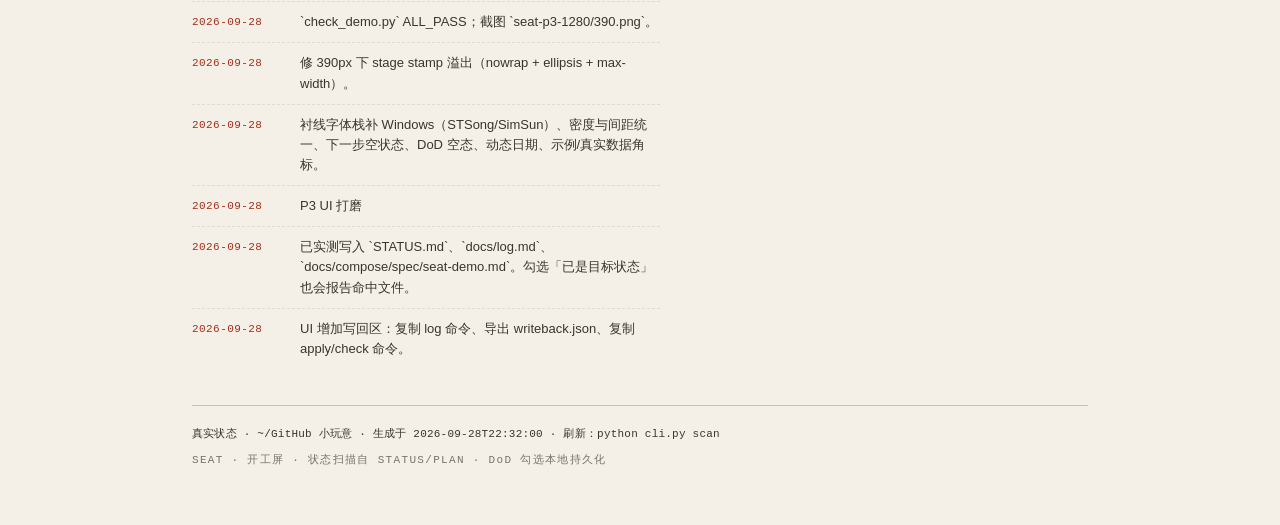
==== commit 1080df0a: "ui: move project picker to its own band above current project" ====
--- a/index.html
+++ b/index.html
@@ -1,3 +1,4 @@
+<!-- AI生成 -->
 <!doctype html>
 <html lang="zh-CN">
 <head>
@@ -7,6 +8,8 @@
   <link rel="stylesheet" href="./style.css" />
 </head>
 <body>
+<p data-aigc-mark="1" style="margin:0 0 8px;font-size:10px;line-height:1.3;color:#6b6560;font-weight:400;">AI生成</p>
+
   <div class="page">
     <header class="masthead">
       <div class="mast-left">
@@ -20,6 +23,17 @@
     </header>
     <div class="rule heavy"></div>
 
+    <section class="project-picker" id="slot-project-picker">
+      <div class="band-label">
+        <span class="num">00</span>
+        <span class="lab">项目</span>
+      </div>
+      <div class="picker-body">
+        <p class="picker-hint">先选项目，下面显示它的进度</p>
+        <div class="proj-switch" id="slot-projects"></div>
+      </div>
+    </section>
+
     <section class="project-band">
       <div class="band-label">
         <span class="num">01</span>
@@ -28,7 +42,6 @@
       <div class="band-body">
         <h2 id="slot-name">seat</h2>
         <p class="goal" id="slot-goal"></p>
-        <div class="proj-switch" id="slot-projects" hidden></div>
       </div>
       <div class="band-side">
         <span class="stamp" id="slot-stage"></span>
--- a/style.css
+++ b/style.css
@@ -226,24 +226,43 @@
   border-color: var(--accent);
 }
 
+/* project picker — 独立一栏，位于开工屏标题与当前项目之间 */
+.project-picker {
+  display: grid;
+  grid-template-columns: 118px minmax(0, 1fr);
+  gap: 20px;
+  padding: 18px 0 20px;
+  border-bottom: 1px solid rgba(20, 18, 16, 0.16);
+}
+.project-picker .picker-body {
+  min-width: 0;
+  padding-top: 2px;
+}
+.picker-hint {
+  margin: 0 0 12px;
+  font-size: 12px;
+  color: var(--muted);
+  letter-spacing: 0.04em;
+}
+
 /* project switcher */
 .proj-switch {
   display: flex;
   flex-wrap: wrap;
-  gap: 8px;
-  margin-top: 14px;
+  gap: 10px;
 }
 .proj-chip {
   appearance: none;
-  border: 1px solid rgba(20, 18, 16, 0.28);
+  border: 1.5px solid rgba(20, 18, 16, 0.32);
   background: transparent;
   color: var(--ink-2);
-  padding: 6px 12px;
-  font-family: var(--mono);
-  font-size: 12px;
+  padding: 10px 18px;
+  font-family: var(--mono);
+  font-size: 13px;
+  letter-spacing: 0.04em;
   cursor: pointer;
 }
-.proj-chip:hover { border-color: var(--ink); }
+.proj-chip:hover { border-color: var(--ink); color: var(--ink); }
 .proj-chip.is-active {
   background: var(--ink);
   color: var(--paper);
@@ -535,7 +554,8 @@
 @media (max-width: 820px) {
   .page { padding: 28px 18px 40px; }
   .project-band,
-  .next-band {
+  .next-band,
+  .project-picker {
     grid-template-columns: 1fr;
     gap: 12px;
   }
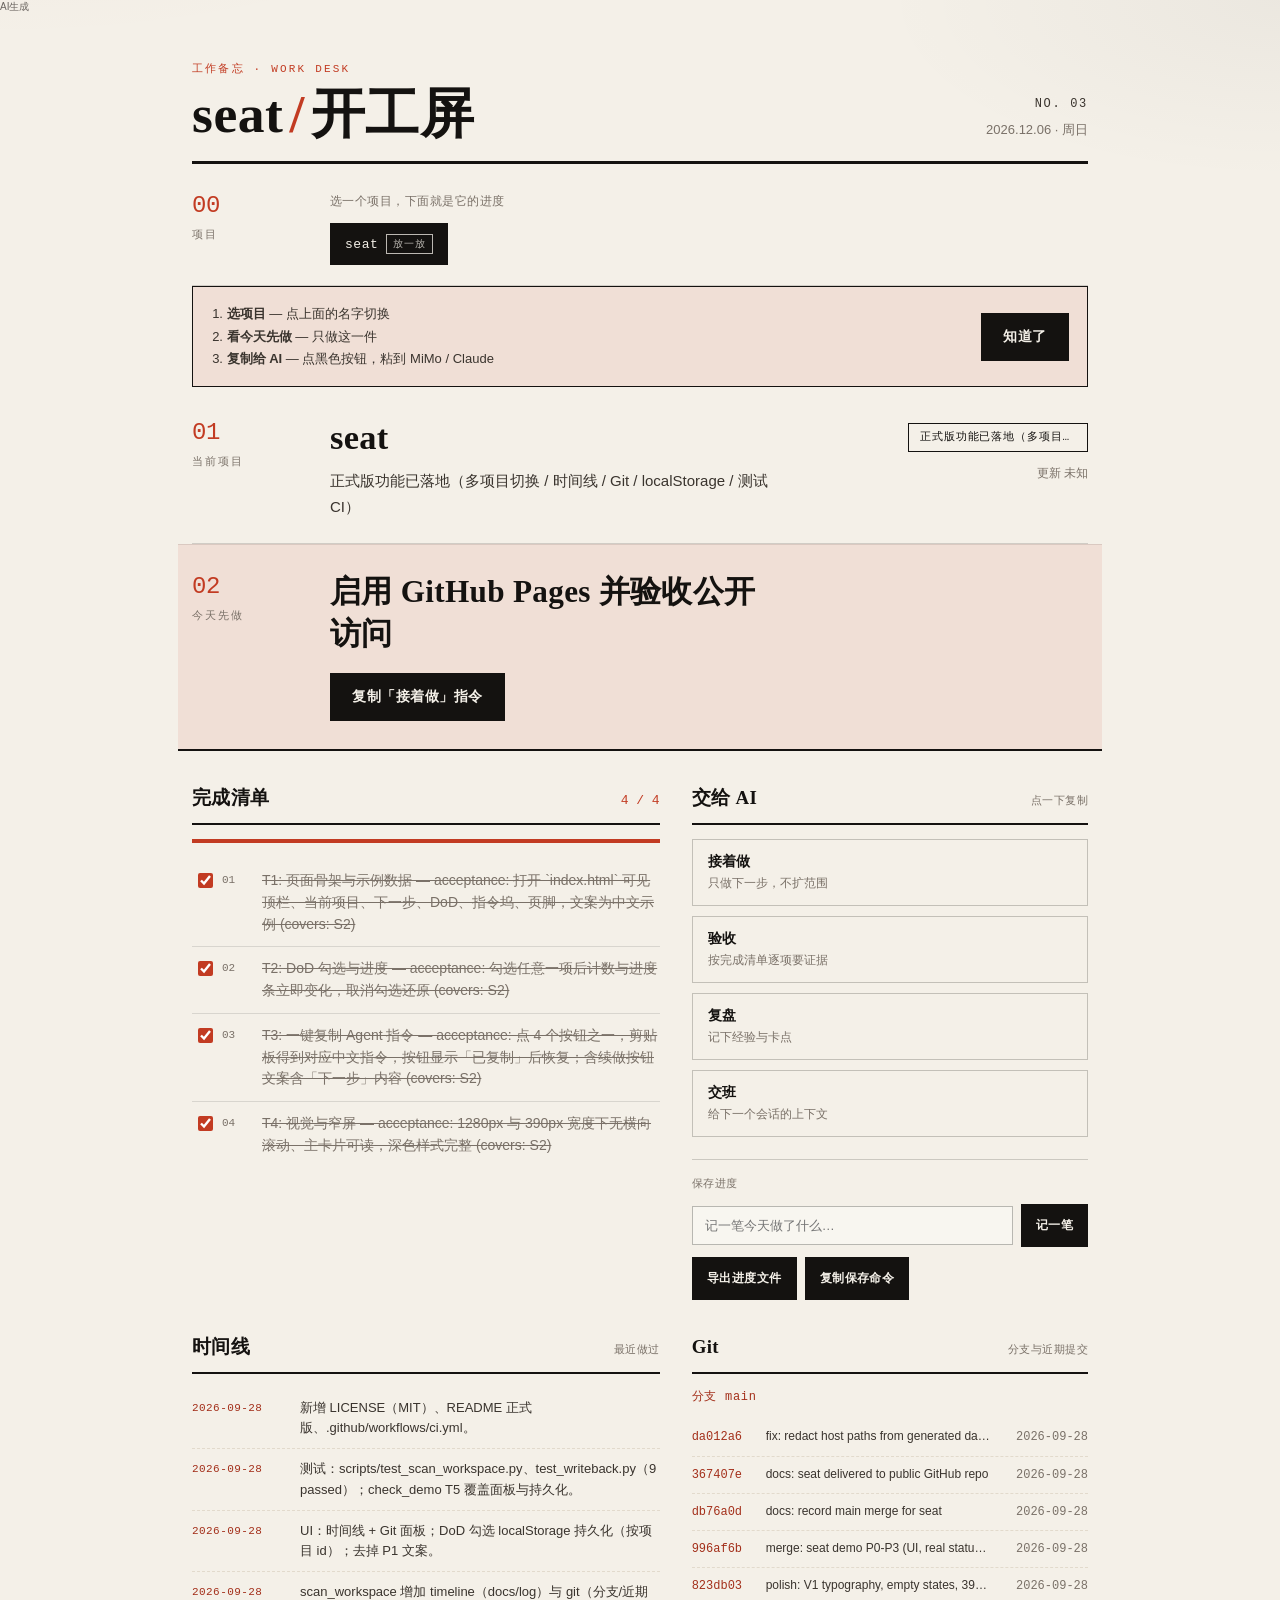
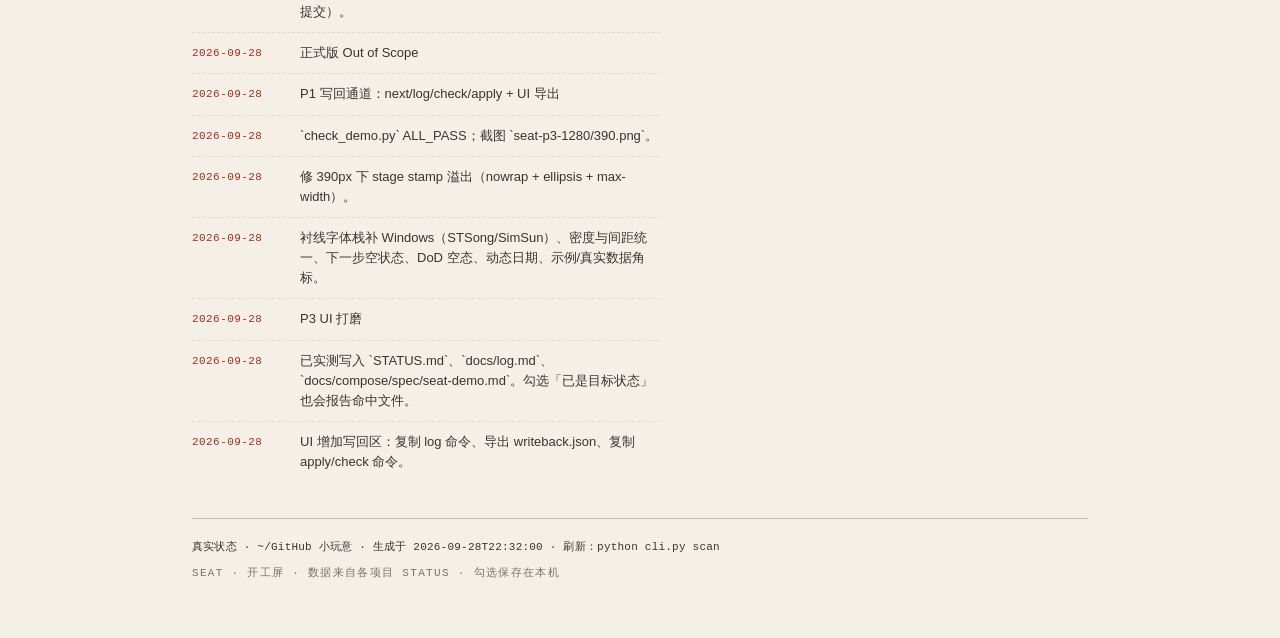
==== commit dffb9224: "feat: plain language UX, today focus, project badges, first-run guide" ====
--- a/index.html
+++ b/index.html
@@ -29,9 +29,18 @@
         <span class="lab">项目</span>
       </div>
       <div class="picker-body">
-        <p class="picker-hint">先选项目，下面显示它的进度</p>
+        <p class="picker-hint">选一个项目，下面就是它的进度</p>
         <div class="proj-switch" id="slot-projects"></div>
       </div>
+    </section>
+
+    <section class="onboard" id="slot-onboard" hidden>
+      <ol class="onboard-steps">
+        <li><strong>选项目</strong> — 点上面的名字切换</li>
+        <li><strong>看今天先做</strong> — 只做这一件</li>
+        <li><strong>复制给 AI</strong> — 点黑色按钮，粘到 MiMo / Claude</li>
+      </ol>
+      <button type="button" class="btn-ink onboard-ok" id="slot-onboard-ok">知道了</button>
     </section>
 
     <section class="project-band">
@@ -52,19 +61,19 @@
     <section class="next-band">
       <div class="band-label">
         <span class="num">02</span>
-        <span class="lab">下一步</span>
+        <span class="lab">今天先做</span>
       </div>
       <div class="band-body">
         <p class="next-text" id="slot-next"></p>
         <p class="risk" id="slot-risk" hidden></p>
-        <button type="button" class="btn-ink" id="slot-copy-continue" data-copy="continue-main">复制续做指令 →</button>
+        <button type="button" class="btn-ink" id="slot-copy-continue" data-copy="continue-main">复制「接着做」指令</button>
       </div>
     </section>
 
     <div class="two-col">
       <section class="panel">
         <div class="panel-head">
-          <h3>Definition of Done</h3>
+          <h3>完成清单</h3>
           <p class="count" id="slot-count">0 / 0</p>
         </div>
         <div class="progress"><div class="bar" id="slot-fill"></div></div>
@@ -73,19 +82,19 @@
 
       <section class="panel">
         <div class="panel-head">
-          <h3>Agent 指令坞</h3>
-          <p class="hint">点击复制</p>
+          <h3>交给 AI</h3>
+          <p class="hint">点一下复制</p>
         </div>
         <div class="prompts" id="slot-prompts"></div>
         <div class="writeback">
-          <p class="hint">写回</p>
+          <p class="hint">保存进度</p>
           <div class="wb-row">
-            <input id="slot-wb-log" type="text" placeholder="写入 docs/log 的一句话…" />
-            <button type="button" class="btn-ink wb-btn" id="slot-wb-log-btn">追加 log</button>
+            <input id="slot-wb-log" type="text" placeholder="记一笔今天做了什么…" />
+            <button type="button" class="btn-ink wb-btn" id="slot-wb-log-btn">记一笔</button>
           </div>
           <div class="wb-row">
-            <button type="button" class="btn-ink wb-btn" id="slot-wb-export">导出 writeback.json</button>
-            <button type="button" class="btn-ink wb-btn" id="slot-wb-copy">复制 apply 命令</button>
+            <button type="button" class="btn-ink wb-btn" id="slot-wb-export">导出进度文件</button>
+            <button type="button" class="btn-ink wb-btn" id="slot-wb-copy">复制保存命令</button>
           </div>
           <p class="hint" id="slot-wb-msg" hidden></p>
         </div>
@@ -96,7 +105,7 @@
       <section class="panel">
         <div class="panel-head">
           <h3>时间线</h3>
-          <p class="hint">docs/log</p>
+          <p class="hint">最近做过</p>
         </div>
         <ul class="timeline" id="slot-timeline"></ul>
       </section>
@@ -113,7 +122,7 @@
     <footer>
       <div class="rule"></div>
       <p id="slot-source" class="source-line" hidden></p>
-      <p>SEAT · 开工屏 · 状态扫描自 STATUS/PLAN · DoD 勾选本地持久化</p>
+      <p>SEAT · 开工屏 · 数据来自各项目 STATUS · 勾选保存在本机</p>
     </footer>
   </div>
   <script src="./data/workspace.js"></script>
--- a/style.css
+++ b/style.css
@@ -245,6 +245,33 @@
   letter-spacing: 0.04em;
 }
 
+/* first-run onboarding */
+.onboard {
+  margin: 0 0 8px;
+  padding: 16px 18px;
+  border: 1.5px solid var(--ink);
+  background: var(--accent-soft);
+  display: flex;
+  flex-wrap: wrap;
+  align-items: center;
+  justify-content: space-between;
+  gap: 12px;
+}
+.onboard[hidden] {
+  display: none !important;
+}
+.onboard-steps {
+  margin: 0;
+  padding-left: 1.2em;
+  color: var(--ink-2);
+  font-size: 13px;
+  line-height: 1.7;
+}
+.onboard-ok {
+  margin-top: 0;
+  flex-shrink: 0;
+}
+
 /* project switcher */
 .proj-switch {
   display: flex;
@@ -256,11 +283,24 @@
   border: 1.5px solid rgba(20, 18, 16, 0.32);
   background: transparent;
   color: var(--ink-2);
-  padding: 10px 18px;
+  padding: 10px 14px;
   font-family: var(--mono);
   font-size: 13px;
   letter-spacing: 0.04em;
   cursor: pointer;
+  display: inline-flex;
+  align-items: center;
+  gap: 8px;
+}
+.proj-name {
+  letter-spacing: 0.04em;
+}
+.proj-badge {
+  font-size: 10px;
+  letter-spacing: 0.08em;
+  padding: 2px 6px;
+  border: 1px solid currentColor;
+  opacity: 0.75;
 }
 .proj-chip:hover { border-color: var(--ink); color: var(--ink); }
 .proj-chip.is-active {
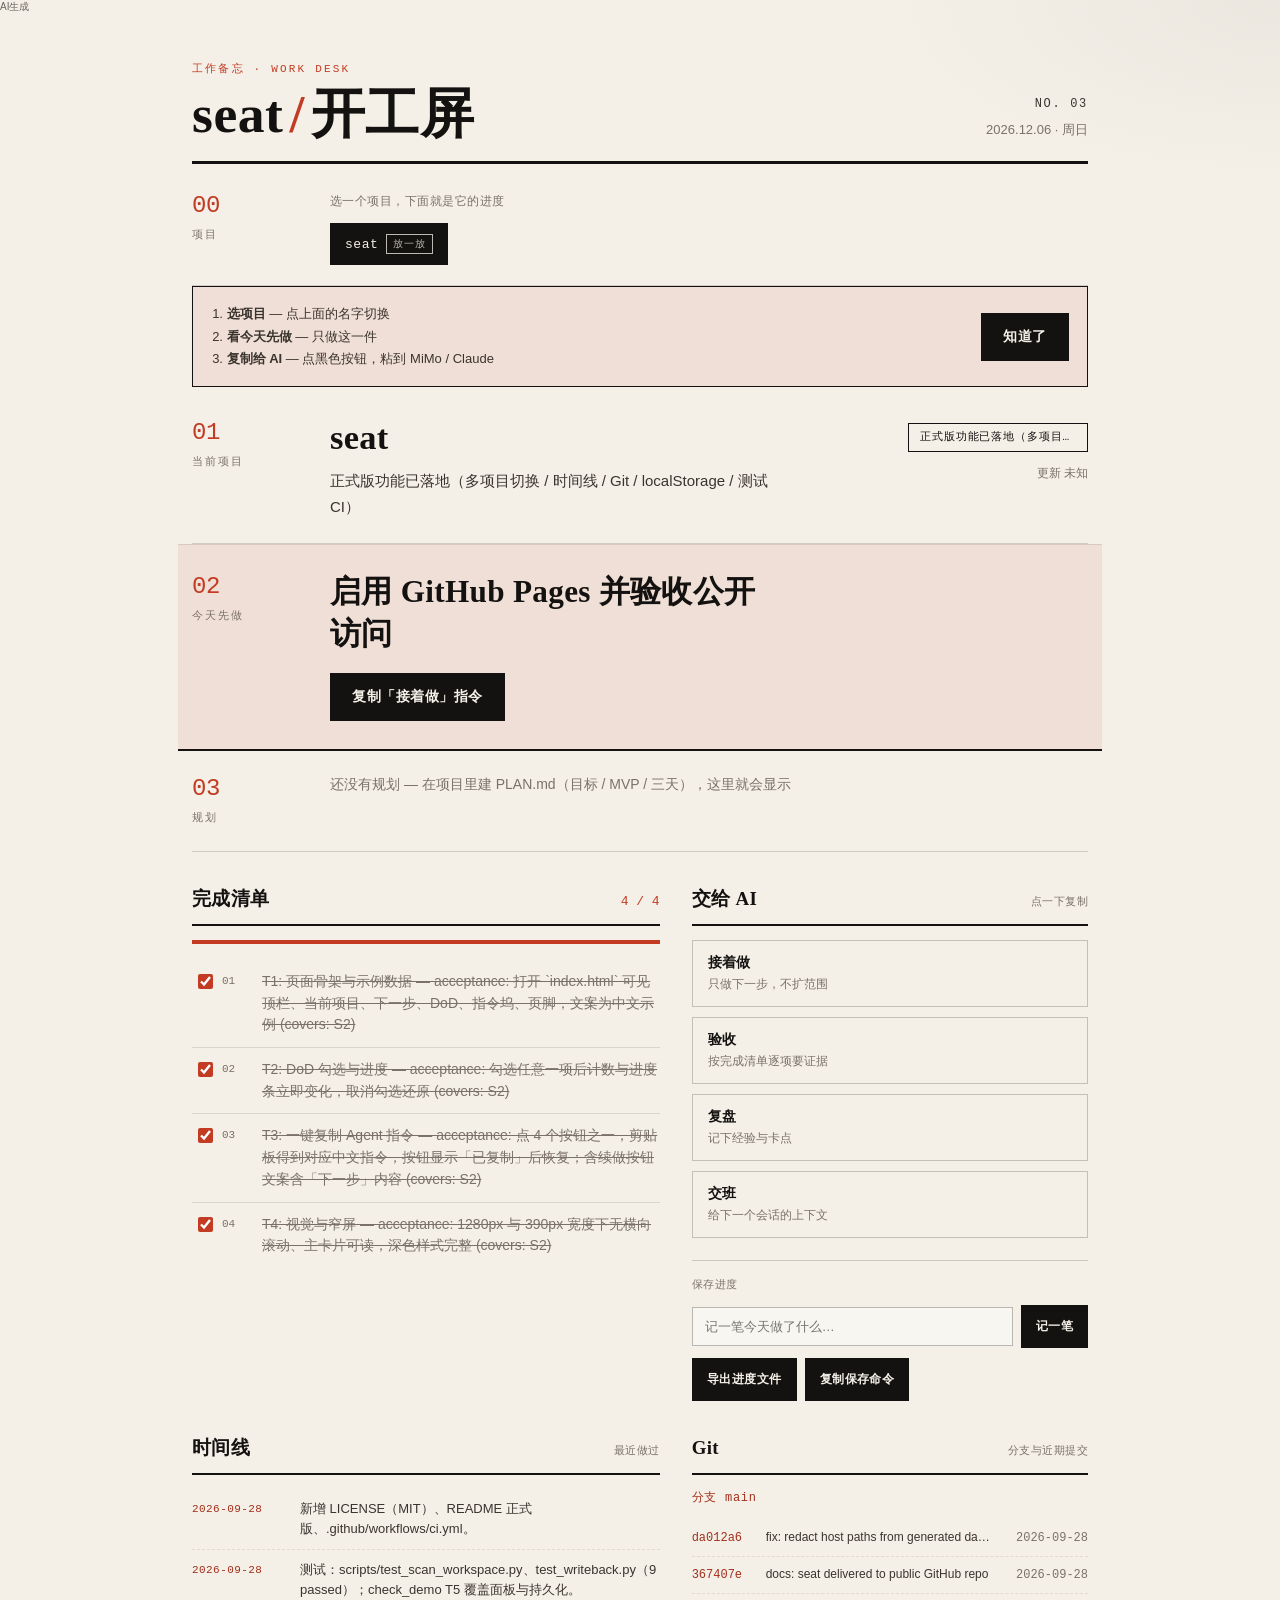
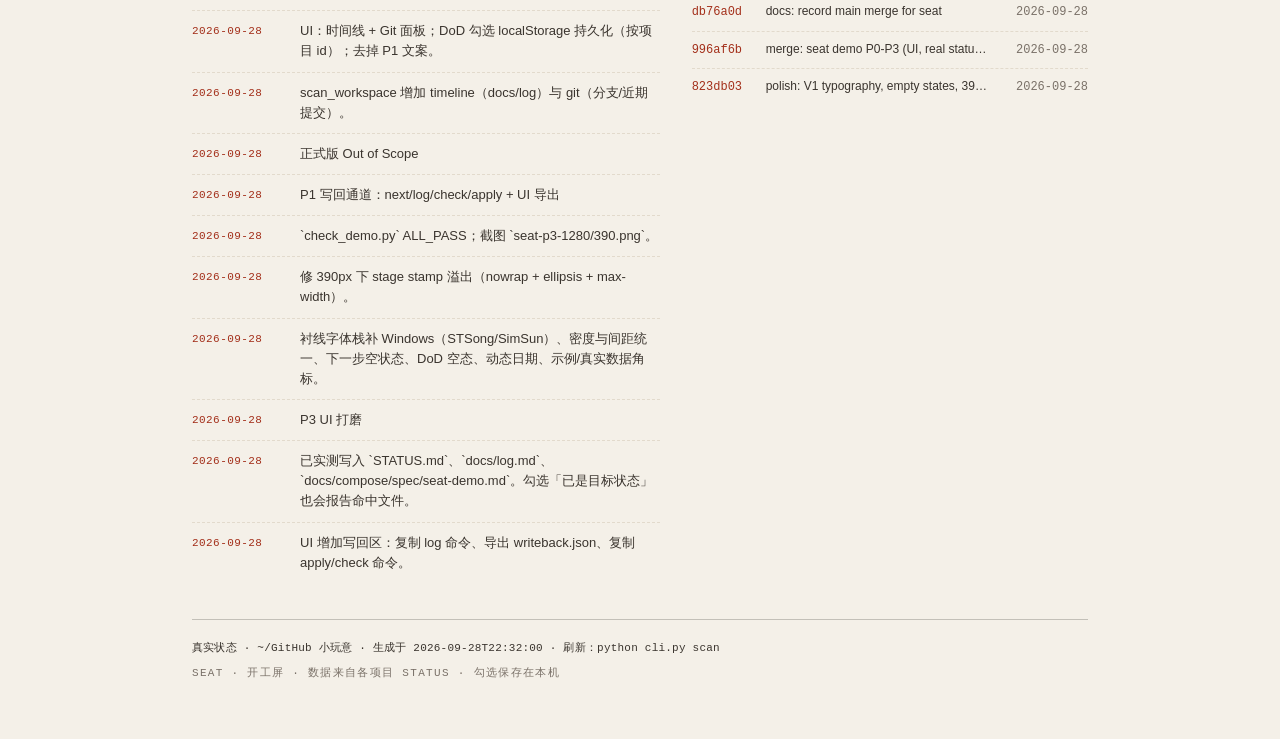
==== commit fb6690ee: "feat: show PLAN.md on work screen as 03 规划 band" ====
--- a/index.html
+++ b/index.html
@@ -70,6 +70,14 @@
       </div>
     </section>
 
+    <section class="plan-band" id="slot-plan-band">
+      <div class="band-label">
+        <span class="num">03</span>
+        <span class="lab">规划</span>
+      </div>
+      <div class="band-body plan-body" id="slot-plan"></div>
+    </section>
+
     <div class="two-col">
       <section class="panel">
         <div class="panel-head">
--- a/style.css
+++ b/style.css
@@ -245,6 +245,69 @@
   letter-spacing: 0.04em;
 }
 
+/* plan band (03) */
+.plan-band {
+  display: grid;
+  grid-template-columns: 118px minmax(0, 1fr);
+  gap: 20px;
+  padding: 22px 0 24px;
+  border-bottom: 1px solid rgba(20, 18, 16, 0.16);
+}
+.plan-goal {
+  margin: 0 0 16px;
+  font-family: var(--serif);
+  font-size: 1.25rem;
+  line-height: 1.55;
+  max-width: 52ch;
+}
+.plan-empty {
+  margin: 0;
+  color: var(--muted);
+  font-size: 14px;
+}
+.plan-mvp {
+  display: grid;
+  grid-template-columns: 1fr 1fr;
+  gap: 20px;
+  margin-bottom: 16px;
+}
+.plan-col h4 {
+  margin: 0 0 8px;
+  font-family: var(--mono);
+  font-size: 11px;
+  letter-spacing: 0.14em;
+  color: var(--accent-ink);
+  font-weight: 600;
+}
+.plan-list {
+  margin: 0;
+  padding-left: 1.1em;
+  color: var(--ink-2);
+  font-size: 13px;
+  line-height: 1.7;
+}
+.plan-day {
+  display: grid;
+  grid-template-columns: 72px 1fr;
+  gap: 12px;
+  padding: 6px 0;
+  font-size: 13px;
+}
+.plan-day-label {
+  font-family: var(--mono);
+  color: var(--muted);
+  font-size: 11px;
+  letter-spacing: 0.06em;
+}
+.plan-day-text {
+  color: var(--ink-2);
+}
+.plan-first {
+  margin: 14px 0 0;
+  font-size: 13px;
+  color: var(--ink-2);
+}
+
 /* first-run onboarding */
 .onboard {
   margin: 0 0 8px;
@@ -595,7 +658,8 @@
   .page { padding: 28px 18px 40px; }
   .project-band,
   .next-band,
-  .project-picker {
+  .project-picker,
+  .plan-band {
     grid-template-columns: 1fr;
     gap: 12px;
   }
